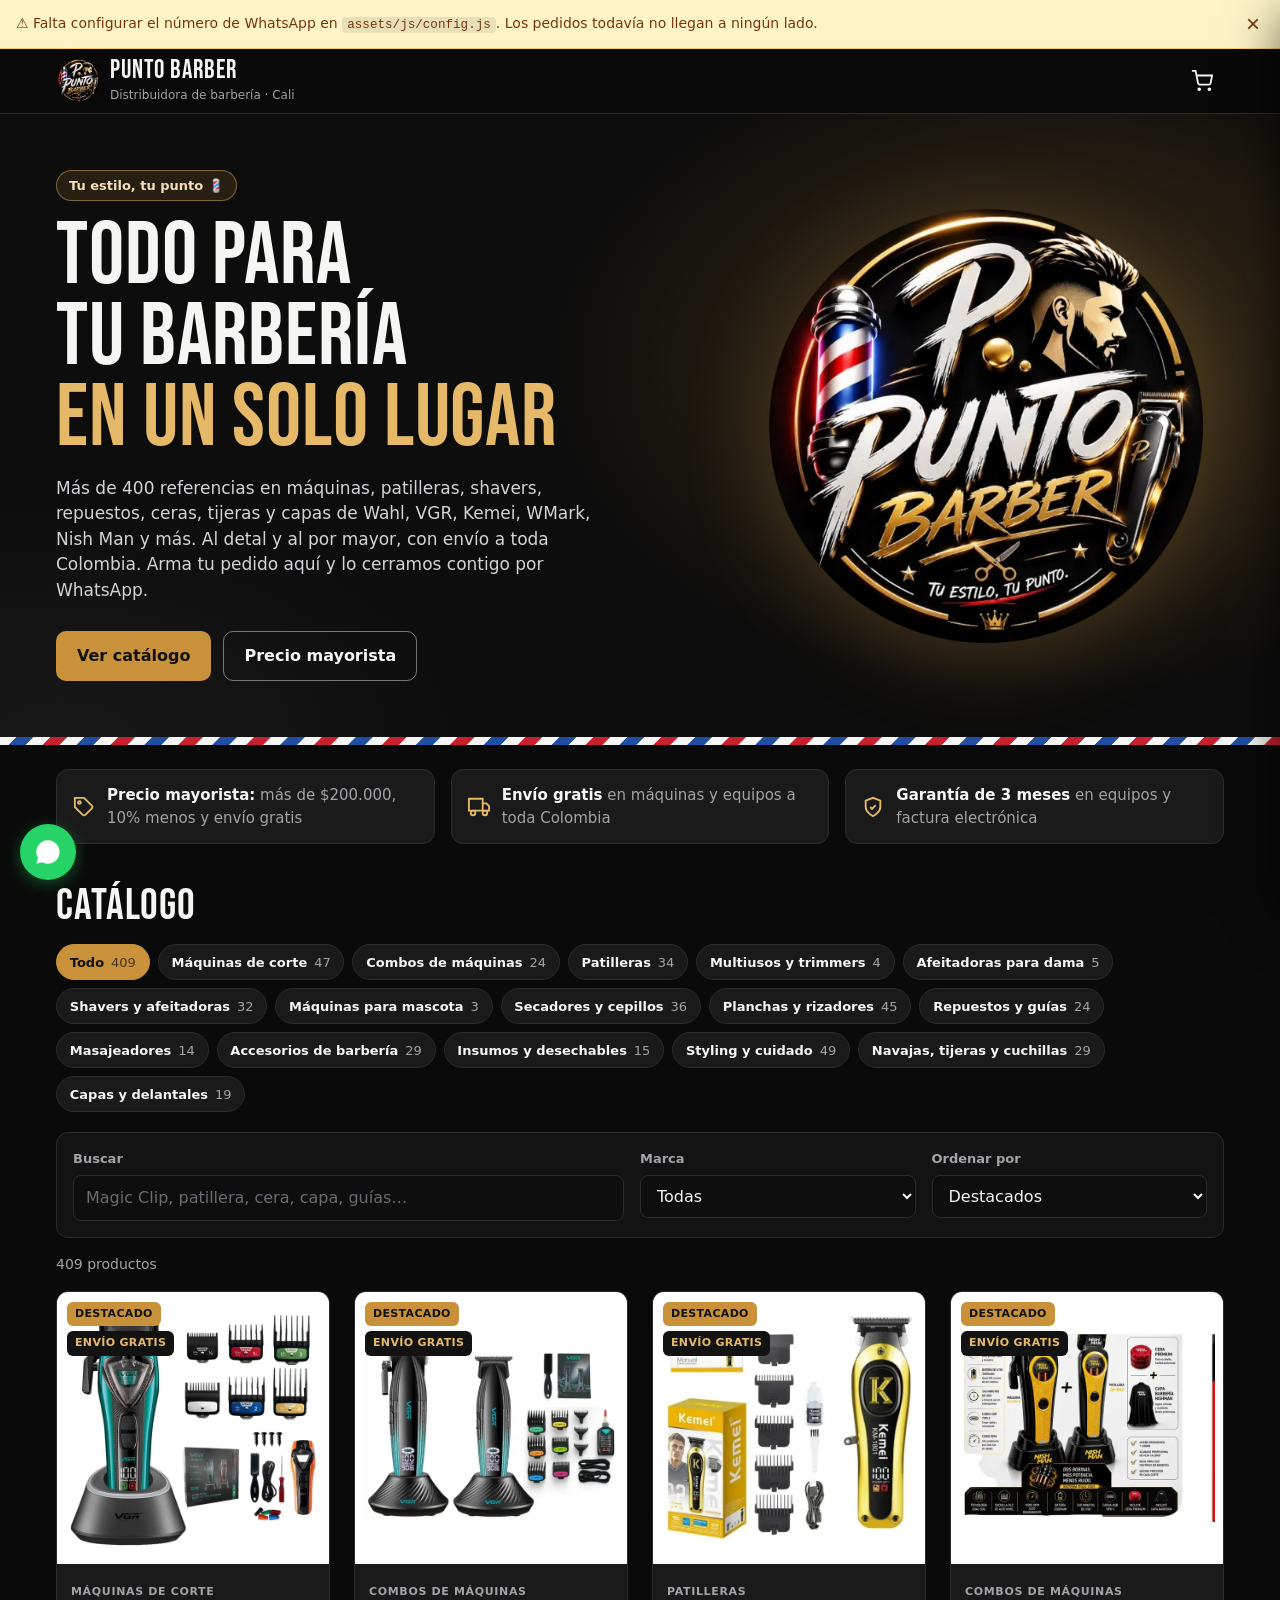
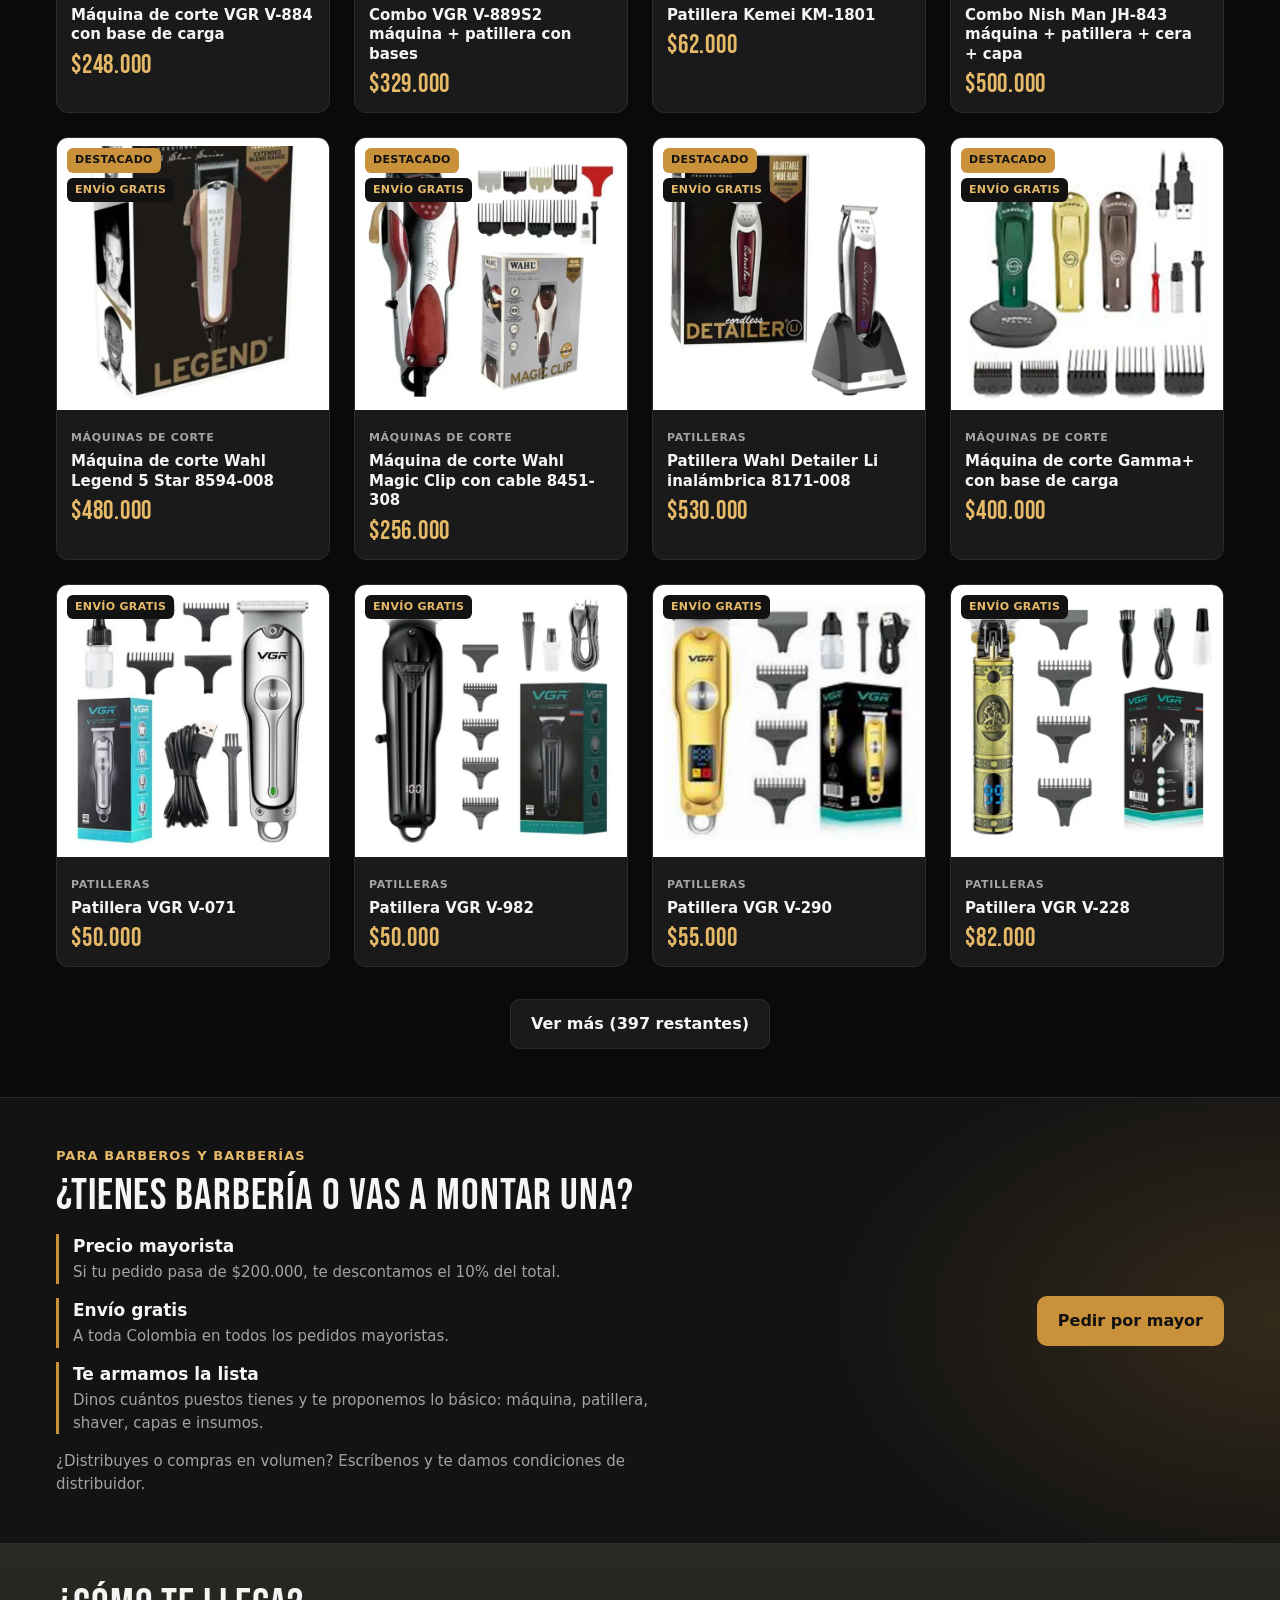
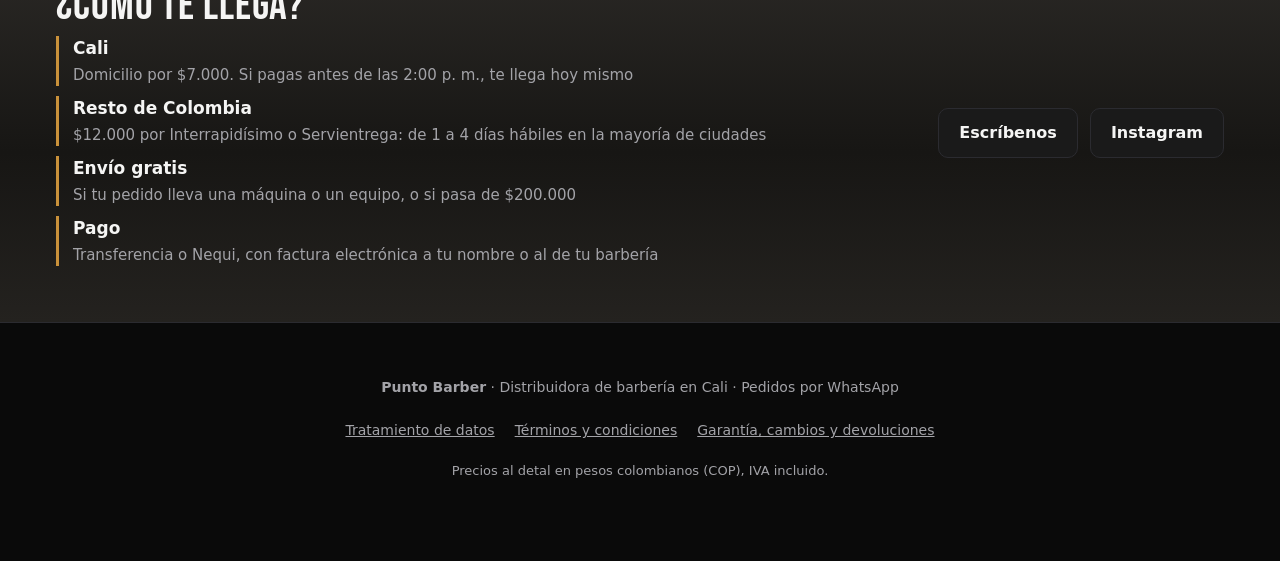
==== index.html @ 85d20d15 "Montar la tienda web de Punto Barber para la demo Catálogo de 409 productos sacado del PDF de la tie" ====
<!DOCTYPE html>
<html lang="es-CO">
<head>
<meta charset="UTF-8">
<meta name="viewport" content="width=device-width, initial-scale=1, viewport-fit=cover">
<meta name="theme-color" content="#0a0a0a">
<!-- Demo para presentar a la tienda: fuera de Google hasta que sea cliente -->
<meta name="robots" content="noindex, nofollow">
<title>Punto Barber — Todo para tu barbería en un solo lugar</title>
<meta name="description" content="Distribuidora de artículos de barbería en Cali: más de 400 referencias en máquinas, patilleras, shavers, repuestos, styling, tijeras y capas. Al detal y al por mayor, con envío a toda Colombia.">

<!-- Vista previa al compartir el link por WhatsApp -->
<meta property="og:type" content="website">
<meta property="og:title" content="Punto Barber — Todo para tu barbería en un solo lugar 💈">
<meta property="og:description" content="Más de 400 referencias: Wahl, VGR, Kemei, WMark, Nish Man y más. Precio mayorista en pedidos de más de $200.000 y envío a toda Colombia.">
<meta property="og:url" content="https://puntobarber.netlify.app/">
<meta property="og:image" content="https://puntobarber.netlify.app/assets/img/og-puntobarber.jpg">
<meta property="og:image:width" content="1200">
<meta property="og:image:height" content="630">
<meta name="twitter:card" content="summary_large_image">

<link rel="icon" href="assets/img/favicon.png" type="image/png">
<link rel="apple-touch-icon" href="assets/img/apple-touch-icon.png">
<link rel="preconnect" href="https://fonts.googleapis.com">
<link rel="preconnect" href="https://fonts.gstatic.com" crossorigin>
<link rel="stylesheet" href="https://fonts.googleapis.com/css2?family=Bebas+Neue&display=swap">
<link rel="stylesheet" href="assets/css/estilos.css">
</head>
<body>

<div id="avisos"></div>

<header class="cabecera">
  <div class="contenedor cabecera-inner">
    <a href="./" class="logo">
      <img src="assets/img/logo-128.webp" alt="" width="44" height="44">
      <span>
        <strong data-marca-nombre>Punto Barber</strong>
        <small>Distribuidora de barbería · Cali</small>
      </span>
    </a>

    <button id="btn-carrito" class="btn-carrito" aria-label="Ver carrito">
      <svg viewBox="0 0 24 24" width="22" height="22" fill="none" stroke="currentColor" stroke-width="2">
        <circle cx="9" cy="21" r="1"/><circle cx="20" cy="21" r="1"/>
        <path d="M1 1h4l2.68 13.39a2 2 0 0 0 2 1.61h9.72a2 2 0 0 0 2-1.61L23 6H6"/>
      </svg>
      <span id="contador-carrito" class="contador" hidden>0</span>
    </button>
  </div>
</header>

<section class="hero">
  <div class="contenedor hero-inner">
    <div class="hero-texto-col">
      <p class="hero-sobre" data-marca-eslogan>Tu estilo, tu punto 💈</p>
      <h1>Todo para tu barbería<span>en un solo lugar</span></h1>
      <p class="hero-texto">Más de 400 referencias en máquinas, patilleras, shavers, repuestos, ceras, tijeras y capas de Wahl, VGR, Kemei, WMark, Nish Man y más. Al detal y al por mayor, con envío a toda Colombia. Arma tu pedido aquí y lo cerramos contigo por WhatsApp.</p>
      <div class="hero-acciones">
        <a href="#catalogo" class="btn btn-primario">Ver catálogo</a>
        <a href="#mayoristas" class="btn btn-contorno">Precio mayorista</a>
      </div>
    </div>
    <img class="hero-logo" src="assets/img/logo.webp" alt="Punto Barber — Tu estilo, tu punto" width="560" height="560" fetchpriority="high">
  </div>
  <div class="franja-barbero" aria-hidden="true"></div>
</section>

<ul class="sellos contenedor" aria-label="Por qué comprar aquí">
  <li>
    <svg viewBox="0 0 24 24" width="22" height="22" fill="none" stroke="currentColor" stroke-width="2" aria-hidden="true"><path d="M20.59 13.41 13.42 20.58a2 2 0 0 1-2.83 0L2 12V2h10l8.59 8.59a2 2 0 0 1 0 2.82z"/><circle cx="7" cy="7" r="1.5"/></svg>
    <span><strong>Precio mayorista:</strong> más de $200.000, 10% menos y envío gratis</span>
  </li>
  <li>
    <svg viewBox="0 0 24 24" width="22" height="22" fill="none" stroke="currentColor" stroke-width="2" aria-hidden="true"><path d="M1 3h15v13H1zM16 8h4l3 3v5h-7"/><circle cx="5.5" cy="18.5" r="2.5"/><circle cx="18.5" cy="18.5" r="2.5"/></svg>
    <span><strong>Envío gratis</strong> en máquinas y equipos a toda Colombia</span>
  </li>
  <li>
    <svg viewBox="0 0 24 24" width="22" height="22" fill="none" stroke="currentColor" stroke-width="2" aria-hidden="true"><path d="M12 22s8-4 8-10V5l-8-3-8 3v7c0 6 8 10 8 10z"/><path d="m9 12 2 2 4-4"/></svg>
    <span><strong>Garantía de 3 meses</strong> en equipos y factura electrónica</span>
  </li>
</ul>

<main class="contenedor" id="catalogo">

  <h2 class="titulo-seccion">Catálogo</h2>

  <div id="categorias" class="categorias" role="group" aria-label="Categorías"></div>

  <div class="filtros">
    <div class="campo campo-buscador">
      <label for="buscador">Buscar</label>
      <input type="search" id="buscador" placeholder="Magic Clip, patillera, cera, capa, guías…" autocomplete="off">
    </div>
    <div class="campo">
      <label for="filtro-marca">Marca</label>
      <select id="filtro-marca"><option value="">Todas</option></select>
    </div>
    <div class="campo">
      <label for="orden">Ordenar por</label>
      <select id="orden">
        <option value="">Destacados</option>
        <option value="precio-asc">Precio: menor a mayor</option>
        <option value="precio-desc">Precio: mayor a menor</option>
        <option value="nombre">Nombre (A-Z)</option>
      </select>
    </div>
  </div>

  <p id="contador-resultados" class="contador-resultados" aria-live="polite"></p>

  <div id="estado"></div>
  <div id="grid-productos" class="grid"></div>
  <button id="btn-ver-mas" class="btn btn-secundario btn-ver-mas" hidden>Ver más</button>

</main>

<section class="mayoristas" id="mayoristas">
  <div class="contenedor mayoristas-inner">
    <div>
      <p class="mayoristas-sobre">Para barberos y barberías</p>
      <h2 class="titulo-seccion">¿Tienes barbería o vas a montar una?</h2>
      <ul class="pasos">
        <li><strong>Precio mayorista</strong><span>Si tu pedido pasa de $200.000, te descontamos el 10% del total.</span></li>
        <li><strong>Envío gratis</strong><span>A toda Colombia en todos los pedidos mayoristas.</span></li>
        <li><strong>Te armamos la lista</strong><span>Dinos cuántos puestos tienes y te proponemos lo básico: máquina, patillera, shaver, capas e insumos.</span></li>
      </ul>
      <p class="mayoristas-nota">¿Distribuyes o compras en volumen? Escríbenos y te damos condiciones de distribuidor.</p>
    </div>
    <a class="btn btn-primario" data-enlace-mayorista href="#" target="_blank" rel="noopener">Pedir por mayor</a>
  </div>
</section>

<section class="visitanos">
  <div class="contenedor visitanos-inner">
    <div>
      <h2 class="titulo-seccion">¿Cómo te llega?</h2>
      <ul class="zonas">
        <li><strong>Cali</strong><span>Domicilio por $7.000. Si pagas antes de las 2:00 p. m., te llega hoy mismo</span></li>
        <li><strong>Resto de Colombia</strong><span>$12.000 por Interrapidísimo o Servientrega: de 1 a 4 días hábiles en la mayoría de ciudades</span></li>
        <li><strong>Envío gratis</strong><span>Si tu pedido lleva una máquina o un equipo, o si pasa de $200.000</span></li>
        <li><strong>Pago</strong><span>Transferencia o Nequi, con factura electrónica a tu nombre o al de tu barbería</span></li>
      </ul>
    </div>
    <div class="visitanos-acciones">
      <a class="btn btn-secundario" data-enlace-whatsapp href="#" target="_blank" rel="noopener">Escríbenos</a>
      <a id="btn-instagram" class="btn btn-secundario" href="#" target="_blank" rel="noopener">Instagram</a>
    </div>
  </div>
</section>

<footer class="pie">
  <div class="contenedor">
    <p><strong data-marca-nombre>Punto Barber</strong> · Distribuidora de barbería en Cali · Pedidos por WhatsApp</p>
    <nav class="pie-enlaces">
      <a href="legal/datos-personales.html">Tratamiento de datos</a>
      <a href="legal/terminos.html">Términos y condiciones</a>
      <a href="legal/devoluciones.html">Garantía, cambios y devoluciones</a>
    </nav>
    <p class="pie-nota">Precios al detal en pesos colombianos (COP), IVA incluido.</p>
  </div>
</footer>

<!-- Botón flotante de WhatsApp -->
<a id="btn-whatsapp-flotante" class="wa-flotante" href="#" target="_blank" rel="noopener"
   aria-label="Escríbenos por WhatsApp">
  <svg viewBox="0 0 24 24" width="28" height="28" fill="currentColor">
    <path d="M17.47 14.38c-.3-.15-1.76-.87-2.03-.97-.27-.1-.47-.15-.67.15-.2.3-.77.97-.94 1.17-.17.2-.35.22-.64.07-.3-.15-1.25-.46-2.39-1.47-.88-.79-1.48-1.76-1.65-2.06-.17-.3-.02-.46.13-.6.13-.13.3-.35.45-.52.15-.17.2-.3.3-.5.1-.2.05-.37-.02-.52-.07-.15-.67-1.61-.92-2.21-.24-.58-.49-.5-.67-.51h-.57c-.2 0-.52.07-.79.37-.27.3-1.04 1.02-1.04 2.48 0 1.46 1.06 2.87 1.21 3.07.15.2 2.1 3.2 5.08 4.49.71.31 1.26.49 1.69.62.71.23 1.36.19 1.87.12.57-.09 1.76-.72 2.01-1.41.25-.7.25-1.29.17-1.41-.07-.13-.27-.2-.57-.35M12 2a10 10 0 0 0-8.6 15.1L2 22l5-1.3A10 10 0 1 0 12 2"/>
  </svg>
</a>

<!-- Panel lateral del carrito -->
<div id="fondo-oscuro" class="fondo-oscuro"></div>
<aside id="panel-carrito" class="panel-carrito" aria-label="Carrito de compras">
  <header class="panel-cabecera">
    <h2>Tu pedido</h2>
    <button id="cerrar-carrito" class="cerrar" aria-label="Cerrar carrito">&times;</button>
  </header>
  <div id="items-carrito" class="panel-cuerpo"></div>
  <footer id="pie-carrito" class="panel-pie" hidden>
    <div id="barra-mayorista" class="barra-mayorista"></div>
    <div id="cuentas-carrito" class="cuentas"></div>
    <button id="btn-checkout" class="btn btn-whatsapp btn-ancho">Finalizar pedido por WhatsApp</button>
  </footer>
</aside>

<!-- Detalle del producto -->
<div id="modal-producto" class="modal">
  <div class="modal-caja modal-ancho">
    <button class="modal-cerrar" aria-label="Cerrar">&times;</button>
    <div class="modal-cuerpo"></div>
  </div>
</div>

<!-- Datos del cliente antes de ir a WhatsApp -->
<div id="modal-checkout" class="modal">
  <div class="modal-caja">
    <button class="modal-cerrar" aria-label="Cerrar">&times;</button>
    <div class="modal-cuerpo">
      <h2>Datos para tu pedido</h2>
      <p class="sub">Con esto preparamos el envío y la factura electrónica. Nada se envía todavía: se abrirá WhatsApp con el mensaje escrito y tú lo revisas antes de mandarlo.</p>

      <form id="form-checkout" class="form">
        <div class="campo">
          <label for="cli-nombre">Nombre completo o razón social *</label>
          <input type="text" id="cli-nombre" required autocomplete="name" placeholder="Juan Pérez o Barbería El Punto">
        </div>
        <div class="fila-doble">
          <div class="campo">
            <label for="cli-documento">Cédula o NIT *</label>
            <input type="text" id="cli-documento" required inputmode="numeric" autocomplete="off" placeholder="1144000000">
          </div>
          <div class="campo">
            <label for="cli-correo">Correo para la factura *</label>
            <input type="email" id="cli-correo" required autocomplete="email" placeholder="tucorreo@gmail.com">
          </div>
        </div>
        <div class="fila-doble">
          <div class="campo">
            <label for="cli-ciudad">Ciudad *</label>
            <input type="text" id="cli-ciudad" required autocomplete="address-level2" placeholder="Cali">
          </div>
          <div class="campo">
            <label for="select-pago">Forma de pago</label>
            <select id="select-pago"></select>
          </div>
        </div>
        <div class="campo">
          <label for="cli-direccion">Dirección de entrega *</label>
          <input type="text" id="cli-direccion" required autocomplete="street-address" placeholder="Calle 5 #38-21, barrio San Fernando, local 2">
        </div>
        <div class="campo">
          <label for="cli-notas">Notas (opcional)</label>
          <textarea id="cli-notas" rows="2" placeholder="Color alterno si se agota, horario de entrega…"></textarea>
        </div>

        <div id="resumen-checkout" class="cuentas resumen-checkout"></div>

        <button type="submit" class="btn btn-whatsapp btn-ancho">Abrir WhatsApp con mi pedido</button>
      </form>
    </div>
  </div>
</div>

<!-- Confirmación -->
<div id="modal-confirmacion" class="modal">
  <div class="modal-caja">
    <button class="modal-cerrar" aria-label="Cerrar">&times;</button>
    <div class="modal-cuerpo"></div>
  </div>
</div>

<script src="assets/js/config.js"></script>
<script src="assets/js/datos.js"></script>
<script src="assets/js/carrito.js"></script>
<script src="assets/js/whatsapp.js"></script>
<script src="assets/js/catalogo.js"></script>
</body>
</html>
---- assets/css/estilos.css ----
/* ============================================================
   Punto Barber — Estilos
   Base: motor de la tienda FabJak. Tema oscuro con la paleta de
   su logo: negro, el dorado y el poste de barbería.
   Diseñado para celular primero: los clientes llegan desde
   Instagram y WhatsApp en el teléfono.
   La fuente de títulos (Bebas Neue) se carga en el <head>.
   ============================================================ */

:root {
  color-scheme: dark;

  --color-principal: #c9913a;   /* dorado del logo: fondos de botón */
  --color-acento:    #e6b969;   /* dorado claro: texto dorado sobre negro (pasa AA) */
  --sobre-principal: #121212;   /* texto sobre el dorado: casi negro (el blanco no pasa AA) */
  --poste-rojo:      #c8202f;
  --poste-azul:      #1f4ea3;
  --wa:              #25d366;
  --wa-texto:        #06240f;

  --texto:        #f5f5f4;
  --texto-suave:  #a3a3a8;
  --borde:        #2b2b30;
  --fondo:        #0a0a0a;
  --fondo-suave:  #131313;
  --superficie:   #1a1a1a;
  --campo:        #0e0e0e;
  --metal:        linear-gradient(180deg, #2c2a27 0%, #171614 55%, #24221f 100%);

  --titulos: 'Bebas Neue', Impact, 'Arial Narrow', system-ui, sans-serif;

  --radio:   12px;
  --sombra:  0 1px 2px rgba(0,0,0,.4), 0 8px 24px rgba(0,0,0,.35);
  --sombra-alta: 0 16px 48px rgba(0,0,0,.6);
  --ancho:   1200px;
}

*, *::before, *::after { box-sizing: border-box; }

/* El atributo hidden tiene que ganarle a los display de más abajo. */
[hidden] { display: none !important; }

html { scroll-behavior: smooth; -webkit-text-size-adjust: 100%; }

body {
  margin: 0;
  font-family: system-ui, -apple-system, 'Segoe UI', Roboto, Helvetica, Arial, sans-serif;
  color: var(--texto);
  background: var(--fondo);
  line-height: 1.5;
  -webkit-font-smoothing: antialiased;
  -webkit-tap-highlight-color: transparent;
}

img { max-width: 100%; display: block; }
h1, h2, h3, h4 { margin: 0 0 .5rem; line-height: 1.2; }
a { color: inherit; }
button, .btn, .tarjeta { touch-action: manipulation; }

:focus-visible { outline: 2px solid var(--color-acento); outline-offset: 2px; }

.contenedor {
  width: 100%;
  max-width: var(--ancho);
  margin: 0 auto;
  padding-inline: 16px;
}

.titulo-seccion {
  font-family: var(--titulos); font-weight: 400;
  text-transform: uppercase; letter-spacing: .02em;
  font-size: clamp(2rem, 6vw, 2.75rem); line-height: 1;
}

/* ── Avisos de configuración ─────────────────────────────── */
.aviso {
  display: flex; align-items: center; gap: 1rem;
  background: #fef3c7; color: #78350f;
  padding: .75rem 16px; font-size: .875rem;
  border-bottom: 1px solid #fcd34d;
}
.aviso span { flex: 1; }
.aviso code {
  background: rgba(0,0,0,.08); padding: .1em .4em;
  border-radius: 4px; font-size: .9em;
}
.aviso-cerrar {
  background: none; border: 0; font-size: 1.5rem;
  cursor: pointer; color: inherit; line-height: 1; padding: 0 .25rem;
}

/* ── Cabecera ────────────────────────────────────────────── */
.cabecera {
  position: sticky; top: 0; z-index: 40;
  background: rgba(10,10,10,.88);
  backdrop-filter: blur(10px);
  -webkit-backdrop-filter: blur(10px);
  border-bottom: 1px solid var(--borde);
  padding-top: env(safe-area-inset-top);
}
.cabecera-inner {
  display: flex; align-items: center; justify-content: space-between;
  min-height: 64px; gap: 1rem;
}
.logo { display: flex; align-items: center; gap: .625rem; text-decoration: none; }
.logo img { border-radius: 50%; }
.logo strong {
  display: block; font-family: var(--titulos); font-weight: 400;
  font-size: 1.625rem; text-transform: uppercase; letter-spacing: .04em; line-height: 1;
}
.logo small { display: block; font-size: .75rem; color: var(--texto-suave); margin-top: 2px; }

.btn-carrito {
  position: relative; background: none; border: 0;
  cursor: pointer; color: var(--texto);
  width: 44px; height: 44px; border-radius: 50%; display: grid; place-items: center;
}
.contador {
  position: absolute; top: 2px; right: 0;
  background: var(--color-principal); color: var(--sobre-principal);
  font-size: .6875rem; font-weight: 700;
  min-width: 18px; height: 18px; border-radius: 9px;
  display: grid; place-items: center; padding: 0 4px;
}

/* ── Hero ────────────────────────────────────────────────── */
.hero {
  position: relative; overflow: hidden;
  background:
    radial-gradient(ellipse 60% 80% at 82% 40%, rgba(201,145,58,.28), transparent 65%),
    radial-gradient(ellipse 45% 55% at 5% 100%, rgba(255,255,255,.05), transparent 70%),
    #0d0d0d;
  padding-block: 2.5rem 0;
}
.hero-inner {
  display: grid; gap: 1.5rem; align-items: center;
  padding-bottom: 2.5rem;
}
@media (min-width: 860px) {
  .hero { padding-top: 3.5rem; }
  .hero-inner { grid-template-columns: 1.15fr .85fr; gap: 3rem; padding-bottom: 3.5rem; }
}
/* En el celular el logo va arriba y más chico: lo primero que se ve es la marca */
.hero-logo {
  width: min(62vw, 260px); height: auto; margin-inline: auto; order: -1;
  filter: drop-shadow(0 12px 40px rgba(201,145,58,.25));
}
@media (min-width: 860px) { .hero-logo { width: 100%; max-width: 440px; order: 0; } }

.hero-sobre {
  display: inline-block; margin: 0 0 1rem;
  padding: .3rem .75rem; border-radius: 999px;
  background: rgba(201,145,58,.14); border: 1px solid rgba(230,185,105,.45);
  color: #f3dfb8; font-size: .8125rem; font-weight: 600;
}
.hero h1 {
  font-family: var(--titulos); font-weight: 400;
  text-transform: uppercase; letter-spacing: .01em; line-height: .92;
  font-size: clamp(3rem, 12vw, 5.5rem); margin-bottom: 1rem;
  text-wrap: balance;
}
.hero h1 span { display: block; color: var(--color-acento); }
.hero-texto { margin: 0 0 1.75rem; max-width: 36rem; color: #d4d4d8; font-size: 1.0625rem; }
.hero-acciones { display: flex; flex-wrap: wrap; gap: .75rem; }

/* El poste de barbería del logo, girando despacio */
.franja-barbero {
  height: 8px;
  background: repeating-linear-gradient(-45deg,
    var(--poste-rojo) 0 12px, #f5f5f4 12px 24px, var(--poste-azul) 24px 36px, #f5f5f4 36px 48px);
  /* Rayas de 48 px a 45°: el patrón se repite cada 48·√2 px en ambos ejes,
     así el cuadro de fondo empata sin costura mientras se desliza */
  background-size: 67.882px 67.882px;
  animation: poste 6s linear infinite;
}
@keyframes poste { to { background-position: 67.882px 0; } }

/* ── Sellos de confianza ─────────────────────────────────── */
.sellos {
  list-style: none; margin-block: 1.5rem 0; padding-block: 0;
  display: grid; grid-template-columns: 1fr; gap: .625rem;
}
@media (min-width: 640px) { .sellos { grid-template-columns: repeat(3, 1fr); gap: 1rem; } }
.sellos li {
  display: flex; align-items: center; gap: .75rem;
  padding: .875rem 1rem; border-radius: var(--radio);
  background: var(--superficie); border: 1px solid var(--borde);
  font-size: .9375rem; color: var(--texto-suave);
}
.sellos li strong { color: var(--texto); }
.sellos svg { flex: none; color: var(--color-acento); }

/* ── Categorías ──────────────────────────────────────────── */
/* En el celular es una fila que se desliza con el dedo; en escritorio se acomoda en varias líneas */
.categorias {
  display: flex; gap: .5rem; margin: 1rem -16px 0; padding: 0 16px .25rem;
  overflow-x: auto; scroll-snap-type: x proximity; scrollbar-width: none;
  -webkit-overflow-scrolling: touch;
}
.categorias::-webkit-scrollbar { display: none; }
@media (min-width: 860px) { .categorias { flex-wrap: wrap; overflow: visible; margin-inline: 0; padding-inline: 0; } }
.chip {
  flex: none; scroll-snap-align: start;
  font: inherit; font-size: .875rem; font-weight: 600; cursor: pointer;
  min-height: 40px; padding: .45rem .9rem; border-radius: 999px;
  background: var(--superficie); color: var(--texto); border: 1px solid var(--borde);
  transition: background-color .15s ease, border-color .15s ease, color .15s ease;
}
.chip span { color: var(--texto-suave); font-weight: 500; margin-left: .15rem; }
@media (hover: hover) { .chip:hover { border-color: #4a4640; } }
.chip.activo { background: var(--color-principal); color: var(--sobre-principal); border-color: var(--color-principal); }
.chip.activo span { color: rgba(18,18,18,.7); }
@media (min-width: 860px) { .chip { min-height: 36px; padding: .35rem .8rem; font-size: .8125rem; } }

/* ── Filtros ─────────────────────────────────────────────── */
#catalogo { scroll-margin-top: 72px; padding-top: 2.5rem; }
.filtros {
  display: grid;
  grid-template-columns: 1fr 1fr;   /* en el celular, marca y orden lado a lado */
  gap: .75rem 1rem;
  margin-block: 1rem;
  padding: 1rem;
  background: var(--fondo-suave);
  border: 1px solid var(--borde);
  border-radius: var(--radio);
}
.campo-buscador { grid-column: 1 / -1; }
/* En escritorio, buscador y listas en una sola fila: el catálogo empieza más arriba */
@media (min-width: 860px) {
  .filtros { grid-template-columns: 2fr 1fr 1fr; }
  .campo-buscador { grid-column: auto; }
}

.campo { display: flex; flex-direction: column; gap: .375rem; }
.campo label {
  font-size: .8125rem; font-weight: 600; color: var(--texto-suave);
}
.campo input, .campo select, .campo textarea {
  font: inherit; font-size: 1rem; padding: .625rem .75rem;
  border: 1px solid var(--borde); border-radius: 8px;
  background: var(--campo); color: inherit; width: 100%;
}
.campo input::placeholder, .campo textarea::placeholder { color: #6b6b72; }
.campo input:focus, .campo select:focus, .campo textarea:focus {
  outline: 2px solid var(--color-acento); outline-offset: -1px; border-color: transparent;
}
.campo textarea { resize: vertical; }

.contador-resultados {
  color: var(--texto-suave); font-size: .875rem; margin: 0 0 1rem;
}

/* ── Grid de productos ───────────────────────────────────── */
.grid {
  display: grid;
  grid-template-columns: repeat(auto-fill, minmax(150px, 1fr));
  gap: .75rem;
  margin-bottom: 2rem;
}
@media (min-width: 640px) { .grid { grid-template-columns: repeat(auto-fill, minmax(230px, 1fr)); gap: 1.5rem; } }

.tarjeta {
  border: 1px solid var(--borde); border-radius: var(--radio);
  overflow: hidden; cursor: pointer; background: var(--superficie);
  transition: transform .2s cubic-bezier(.2,.8,.2,1), border-color .2s ease, box-shadow .2s ease;
}
.tarjeta:focus-visible { outline: 2px solid var(--color-acento); outline-offset: 2px; }
@media (hover: hover) {
  .tarjeta:hover { transform: translateY(-3px); box-shadow: var(--sombra); border-color: #4a4a50; }
}
.tarjeta:active { transform: scale(.98); }
.tarjeta.agotado { opacity: .6; }

.tarjeta-img {
  position: relative; aspect-ratio: 1 / 1;
  background: #fff;   /* las fotos del catálogo van recortadas sobre blanco */
}
.tarjeta-img img { width: 100%; height: 100%; object-fit: contain; padding: .5rem; }

.etiquetas {
  position: absolute; top: .625rem; left: .625rem;
  display: flex; flex-direction: column; align-items: flex-start; gap: .3rem;
}
.etiqueta {
  padding: .25rem .5rem; border-radius: 6px;
  font-size: .6875rem; font-weight: 700; text-transform: uppercase;
  letter-spacing: .03em; color: #fff;
}
.etiqueta-descuento { background: #f5f5f4; color: #0b0b0c; }
.etiqueta-agotado   { background: #52525b; position: absolute; top: .625rem; right: .625rem; }
.etiqueta-destacado { background: var(--color-principal); color: var(--sobre-principal); }
.etiqueta-envio     { background: #121212; color: var(--color-acento); }

.tarjeta-info { padding: .75rem; }
@media (min-width: 640px) { .tarjeta-info { padding: .875rem; } }
.tarjeta-categoria {
  font-size: .6875rem; text-transform: uppercase;
  letter-spacing: .06em; color: var(--texto-suave); font-weight: 600;
}
.tarjeta-nombre {
  font-size: .9375rem; margin: .25rem 0 .5rem; font-weight: 600; line-height: 1.3;
}
.tarjeta-precios { display: flex; align-items: baseline; gap: .5rem; flex-wrap: wrap; }
.precio {
  font-family: var(--titulos); font-weight: 400; font-size: 1.625rem; line-height: 1;
  color: var(--color-acento); letter-spacing: .03em;
}
.precio-antes { font-size: .875rem; color: var(--texto-suave); text-decoration: line-through; }
.tarjeta-ref { display: block; font-size: .75rem; color: var(--texto-suave); margin-top: .375rem; }

/* ── Botones ─────────────────────────────────────────────── */
.btn {
  font: inherit; font-weight: 700; cursor: pointer;
  min-height: 48px; padding: .75rem 1.25rem; border-radius: 10px; border: 1px solid transparent;
  display: inline-flex; align-items: center; justify-content: center; gap: .5rem;
  text-decoration: none; transition: filter .15s ease, transform .1s ease;
  user-select: none; -webkit-user-select: none;
}
.btn:active { transform: scale(.97); }
@media (hover: hover) { .btn:hover { filter: brightness(1.12); } }
.btn-primario  { background: var(--color-principal); color: var(--sobre-principal); }
.btn-secundario{ background: var(--superficie); color: var(--texto); border-color: var(--borde); }
.btn-contorno  { background: transparent; color: var(--texto); border-color: rgba(245,245,244,.45); }
.btn-whatsapp  { background: var(--wa); color: var(--wa-texto); }
.btn-texto     { background: none; color: var(--texto-suave); padding: .5rem; }
.btn-ancho     { width: 100%; }
.btn-ver-mas   { display: block; margin: 0 auto 3rem; }

/* ── Estados ─────────────────────────────────────────────── */
.cargando, .vacio { text-align: center; padding: 4rem 1rem; color: var(--texto-suave); }
.spinner {
  width: 36px; height: 36px; margin: 0 auto 1rem;
  border: 3px solid var(--borde); border-top-color: var(--color-acento);
  border-radius: 50%; animation: girar .8s linear infinite;
}
@keyframes girar { to { transform: rotate(360deg); } }

/* ── Detalle del producto ────────────────────────────────── */
.detalle { display: grid; grid-template-columns: 1fr; gap: 1.5rem; }
@media (min-width: 768px) { .detalle { grid-template-columns: 1fr 1fr; } }

.detalle-galeria img {
  border-radius: var(--radio); aspect-ratio: 1/1; object-fit: contain; width: 100%;
  background: #fff;   /* las fotos del catálogo van recortadas sobre blanco */
}
.miniaturas { display: flex; gap: .5rem; margin-top: .625rem; }
.miniatura {
  width: 64px; height: 64px; object-fit: cover; border-radius: 6px;
  cursor: pointer; border: 2px solid transparent; opacity: .65;
}
.miniatura.activa { border-color: var(--color-acento); opacity: 1; }

.detalle-info h2 {
  font-family: var(--titulos); font-weight: 400; font-size: 2.25rem; letter-spacing: .02em;
  text-transform: uppercase; margin: .25rem 0; line-height: 1;
}
.detalle-precios { margin: .75rem 0 .75rem; }
.detalle-precios .precio { font-size: 2.5rem; }
.nota-mayorista {
  font-size: .875rem; color: var(--texto-suave); margin: 0 0 1.25rem;
  padding: .75rem; border-radius: 8px; background: rgba(201,145,58,.08);
  border: 1px solid rgba(201,145,58,.3);
}
.nota-mayorista strong { color: #f3dfb8; }
.cuotas {
  display: flex; align-items: center; gap: .5rem;
  margin: 0 0 1rem; font-size: .875rem; color: var(--texto-suave);
}
.cuotas strong { color: var(--texto); }
.detalle-desc { color: #d4d4d8; font-size: .9375rem; margin-bottom: 1.25rem; }
.nota-stock {
  background: var(--fondo-suave); padding: .75rem;
  border-radius: 8px; font-size: .875rem; color: var(--texto-suave);
  border-left: 3px solid var(--color-principal);
}

.tallas, .colores { display: flex; flex-wrap: wrap; gap: .5rem; }
.talla, .color {
  font: inherit; font-weight: 600; cursor: pointer; color: var(--texto);
  min-width: 48px; min-height: 44px; padding: .5rem .75rem;
  border: 1px solid var(--borde); border-radius: 8px; background: var(--campo);
}
.talla.activa, .color.activo {
  background: var(--color-principal); color: var(--sobre-principal); border-color: var(--color-principal);
}
.talla.sin-stock {
  opacity: .35; cursor: not-allowed; text-decoration: line-through;
}

.campo-cantidad { margin: 1.25rem 0; }
.stepper {
  display: inline-flex; align-items: center;
  border: 1px solid var(--borde); border-radius: 8px; overflow: hidden; width: fit-content;
}
.stepper button {
  font: inherit; font-size: 1.125rem; cursor: pointer;
  background: var(--fondo-suave); border: 0;
  width: 44px; height: 44px; color: var(--texto);
}
.stepper input {
  width: 56px; text-align: center; border: 0; font: inherit; font-size: 1rem;
  padding: .5rem 0; -moz-appearance: textfield; background: var(--campo); color: var(--texto);
}
.stepper input::-webkit-outer-spin-button,
.stepper input::-webkit-inner-spin-button { -webkit-appearance: none; margin: 0; }
.stepper-mini button { width: 32px; height: 32px; font-size: 1rem; }
.stepper-mini span { min-width: 32px; text-align: center; font-weight: 600; font-size: .875rem; }

.disponibles { display: block; font-size: .8125rem; color: var(--texto-suave); margin-top: .5rem; }
.detalle-info .btn { margin-top: .625rem; }

/* ── Carrito lateral ─────────────────────────────────────── */
.fondo-oscuro {
  position: fixed; inset: 0; background: rgba(0,0,0,.6);
  opacity: 0; pointer-events: none; transition: opacity .25s ease; z-index: 50;
}
.fondo-oscuro.visible { opacity: 1; pointer-events: auto; }

.panel-carrito {
  position: fixed; top: 0; right: 0; bottom: 0;
  width: min(420px, 100%); background: var(--fondo-suave); z-index: 60;
  display: flex; flex-direction: column;
  transform: translateX(100%); transition: transform .3s cubic-bezier(.32,.72,0,1);
  box-shadow: var(--sombra-alta); border-left: 1px solid var(--borde);
  padding-bottom: env(safe-area-inset-bottom);
}
.panel-carrito.abierto { transform: translateX(0); }

.panel-cabecera {
  display: flex; align-items: center; justify-content: space-between;
  padding: 1.25rem; border-bottom: 1px solid var(--borde);
}
.panel-cabecera h2 {
  margin: 0; font-family: var(--titulos); font-weight: 400;
  text-transform: uppercase; font-size: 1.5rem;
}
.cerrar {
  background: none; border: 0; font-size: 1.75rem; width: 44px; height: 44px;
  cursor: pointer; line-height: 1; color: var(--texto-suave);
}
.panel-cuerpo { flex: 1; overflow-y: auto; overscroll-behavior: contain; padding: 1rem 1.25rem; }
.panel-pie { padding: 1.25rem; border-top: 1px solid var(--borde); }

.carrito-vacio { text-align: center; color: var(--texto-suave); padding: 3rem 0; font-size: .9375rem; }

.item-carrito {
  display: grid; grid-template-columns: 64px 1fr auto;
  gap: .875rem; padding: .875rem 0; border-bottom: 1px solid var(--borde);
}
.item-carrito img {
  width: 64px; height: 64px; object-fit: contain; border-radius: 8px;
  background: #fff;   /* las fotos del catálogo van recortadas sobre blanco */
}
.item-info h4 { font-size: .875rem; margin: 0 0 .25rem; }
.item-variante { font-size: .75rem; color: var(--texto-suave); display: block; margin-bottom: .5rem; }
.item-controles { display: flex; align-items: center; gap: .75rem; }
.item-quitar {
  background: none; border: 0; cursor: pointer;
  color: var(--color-acento); font-size: .75rem; padding: .25rem 0; text-decoration: underline;
}
.item-precio { font-weight: 700; font-size: .875rem; white-space: nowrap; }

/* Barra hacia el precio mayorista */
.barra-mayorista { margin-bottom: 1rem; }
.barra-mayorista p { margin: 0 0 .5rem; font-size: .8125rem; color: var(--texto-suave); }
.barra-mayorista strong { color: var(--texto); }
.barra { height: 6px; border-radius: 3px; background: var(--borde); overflow: hidden; }
.barra span {
  display: block; height: 100%; border-radius: 3px;
  background: linear-gradient(90deg, var(--color-principal), var(--color-acento));
  transition: width .35s cubic-bezier(.2,.8,.2,1);
}

.cuentas { display: grid; gap: .3rem; margin-bottom: 1rem; font-size: .9375rem; }
.cuenta { display: flex; justify-content: space-between; align-items: baseline; gap: 1rem; color: var(--texto-suave); }
.cuenta-ahorro { color: var(--color-acento); }
.cuenta-total { color: var(--texto); font-size: 1.125rem; margin-top: .25rem; }
.cuenta-total strong { font-family: var(--titulos); font-weight: 400; font-size: 2rem; letter-spacing: .03em; line-height: 1; }

/* ── Modales ─────────────────────────────────────────────── */
.modal {
  position: fixed; inset: 0; z-index: 70;
  background: rgba(0,0,0,.7);
  display: none; align-items: center; justify-content: center;
  padding: 1rem; overflow-y: auto; overscroll-behavior: contain;
}
.modal.visible { display: flex; }

.modal-caja {
  background: var(--fondo-suave); border: 1px solid var(--borde); border-radius: var(--radio);
  width: 100%; max-width: 480px; max-height: 92vh; max-height: 92dvh; overflow-y: auto;
  position: relative; box-shadow: var(--sombra-alta);
}
.modal-ancho { max-width: 880px; }
.modal-cuerpo { padding: 1.75rem; }
.modal-cerrar {
  position: absolute; top: .625rem; right: .625rem; z-index: 2;
  background: var(--superficie); border: 1px solid var(--borde); border-radius: 50%;
  width: 40px; height: 40px; font-size: 1.25rem; line-height: 1;
  cursor: pointer; color: var(--texto);
}
.modal-cuerpo h2 { font-size: 1.25rem; }
.sub { color: var(--texto-suave); font-size: .875rem; margin-bottom: 1.25rem; }

.form { display: flex; flex-direction: column; gap: 1rem; }
.fila-doble { display: grid; grid-template-columns: 1fr 1fr; gap: 1rem; }
@media (max-width: 480px) { .fila-doble { grid-template-columns: 1fr; } }

.resumen-checkout { padding: 1rem; background: var(--superficie); border-radius: 8px; margin: 0; }

.confirmacion { text-align: center; }
.confirmacion-icono { font-size: 3rem; margin-bottom: .5rem; }
.confirmacion-nota {
  background: var(--superficie); padding: .875rem; border-radius: 8px;
  font-size: .875rem; color: var(--texto-suave); margin: 1.25rem 0;
}

/* ── Mayoristas ──────────────────────────────────────────── */
.mayoristas {
  margin-top: 1rem; padding-block: 3rem;
  background:
    radial-gradient(ellipse 50% 90% at 100% 50%, rgba(201,145,58,.18), transparent 70%),
    var(--fondo-suave);
  border-top: 1px solid var(--borde);
}
.mayoristas-inner {
  display: flex; flex-wrap: wrap; align-items: center; justify-content: space-between; gap: 1.5rem;
}
.mayoristas-inner > div { max-width: 40rem; }
.mayoristas-sobre {
  margin: 0 0 .5rem; color: var(--color-acento); font-size: .8125rem; font-weight: 700;
  text-transform: uppercase; letter-spacing: .08em;
}
.pasos { list-style: none; margin: 1rem 0; padding: 0; display: grid; gap: .875rem; }
.pasos li { display: grid; gap: .125rem; padding-left: .875rem; border-left: 3px solid var(--color-principal); }
.pasos strong { font-size: 1.0625rem; }
.pasos span { color: var(--texto-suave); font-size: .9375rem; }
.mayoristas-nota { margin: 0; color: var(--texto-suave); font-size: .9375rem; }

/* ── Zonas de entrega (sección .visitanos) ───────────────── */
.visitanos {
  padding-block: 2.5rem;
  background: var(--metal); border-block: 1px solid var(--borde);
}
.visitanos-inner {
  display: flex; flex-wrap: wrap; align-items: center; justify-content: space-between; gap: 1.5rem;
}
.visitanos-dir { margin: 0 0 .25rem; font-size: 1.0625rem; font-weight: 600; }
.visitanos-nota { margin: 0; color: var(--texto-suave); font-size: .9375rem; max-width: 34rem; }
.visitanos-acciones { display: flex; flex-wrap: wrap; gap: .75rem; }
.zonas { list-style: none; margin: .25rem 0 1rem; padding: 0; display: grid; gap: .625rem; }
.zonas li {
  display: grid; gap: .125rem; padding-left: .875rem;
  border-left: 3px solid var(--color-principal);
}
.zonas strong { font-size: 1.0625rem; }
.zonas span { color: var(--texto-suave); font-size: .9375rem; }

/* ── Botón flotante de WhatsApp ──────────────────────────── */
.wa-flotante {
  position: fixed; left: 20px; z-index: 45;
  bottom: calc(20px + env(safe-area-inset-bottom));
  width: 56px; height: 56px; border-radius: 50%;
  background: var(--wa); color: #fff;
  display: grid; place-items: center;
  box-shadow: 0 4px 16px rgba(37,211,102,.35);
  transition: transform .18s ease;
}
@media (hover: hover) { .wa-flotante:hover { transform: scale(1.08); } }
.wa-flotante:active { transform: scale(.94); }

/* ── Pie ─────────────────────────────────────────────────── */
.pie {
  background: var(--fondo); padding-block: 2.5rem calc(5rem + env(safe-area-inset-bottom));
  text-align: center; font-size: .875rem; color: var(--texto-suave);
}
.pie-enlaces { display: flex; gap: 1.25rem; justify-content: center; flex-wrap: wrap; margin: .75rem 0; }
.pie-enlaces a { color: var(--texto-suave); padding-block: .5rem; }
.pie-nota { font-size: .8125rem; margin: 0; }

/* ── Páginas legales ─────────────────────────────────────── */
.legal { max-width: 720px; margin: 0 auto; padding-block: 3rem; }
.legal h1 { font-family: var(--titulos); font-weight: 400; text-transform: uppercase; font-size: 2rem; margin-bottom: 1.5rem; }
.legal h2 { font-size: 1.125rem; margin-top: 2rem; }
.legal p, .legal li { color: #d4d4d8; font-size: .9375rem; }
.legal .volver { display: inline-block; margin-bottom: 2rem; color: var(--color-acento); }

@media (prefers-reduced-motion: reduce) {
  html { scroll-behavior: auto; }
  .franja-barbero { animation: none; }
  *, *::before, *::after { animation-duration: .01ms !important; transition-duration: .01ms !important; }
}
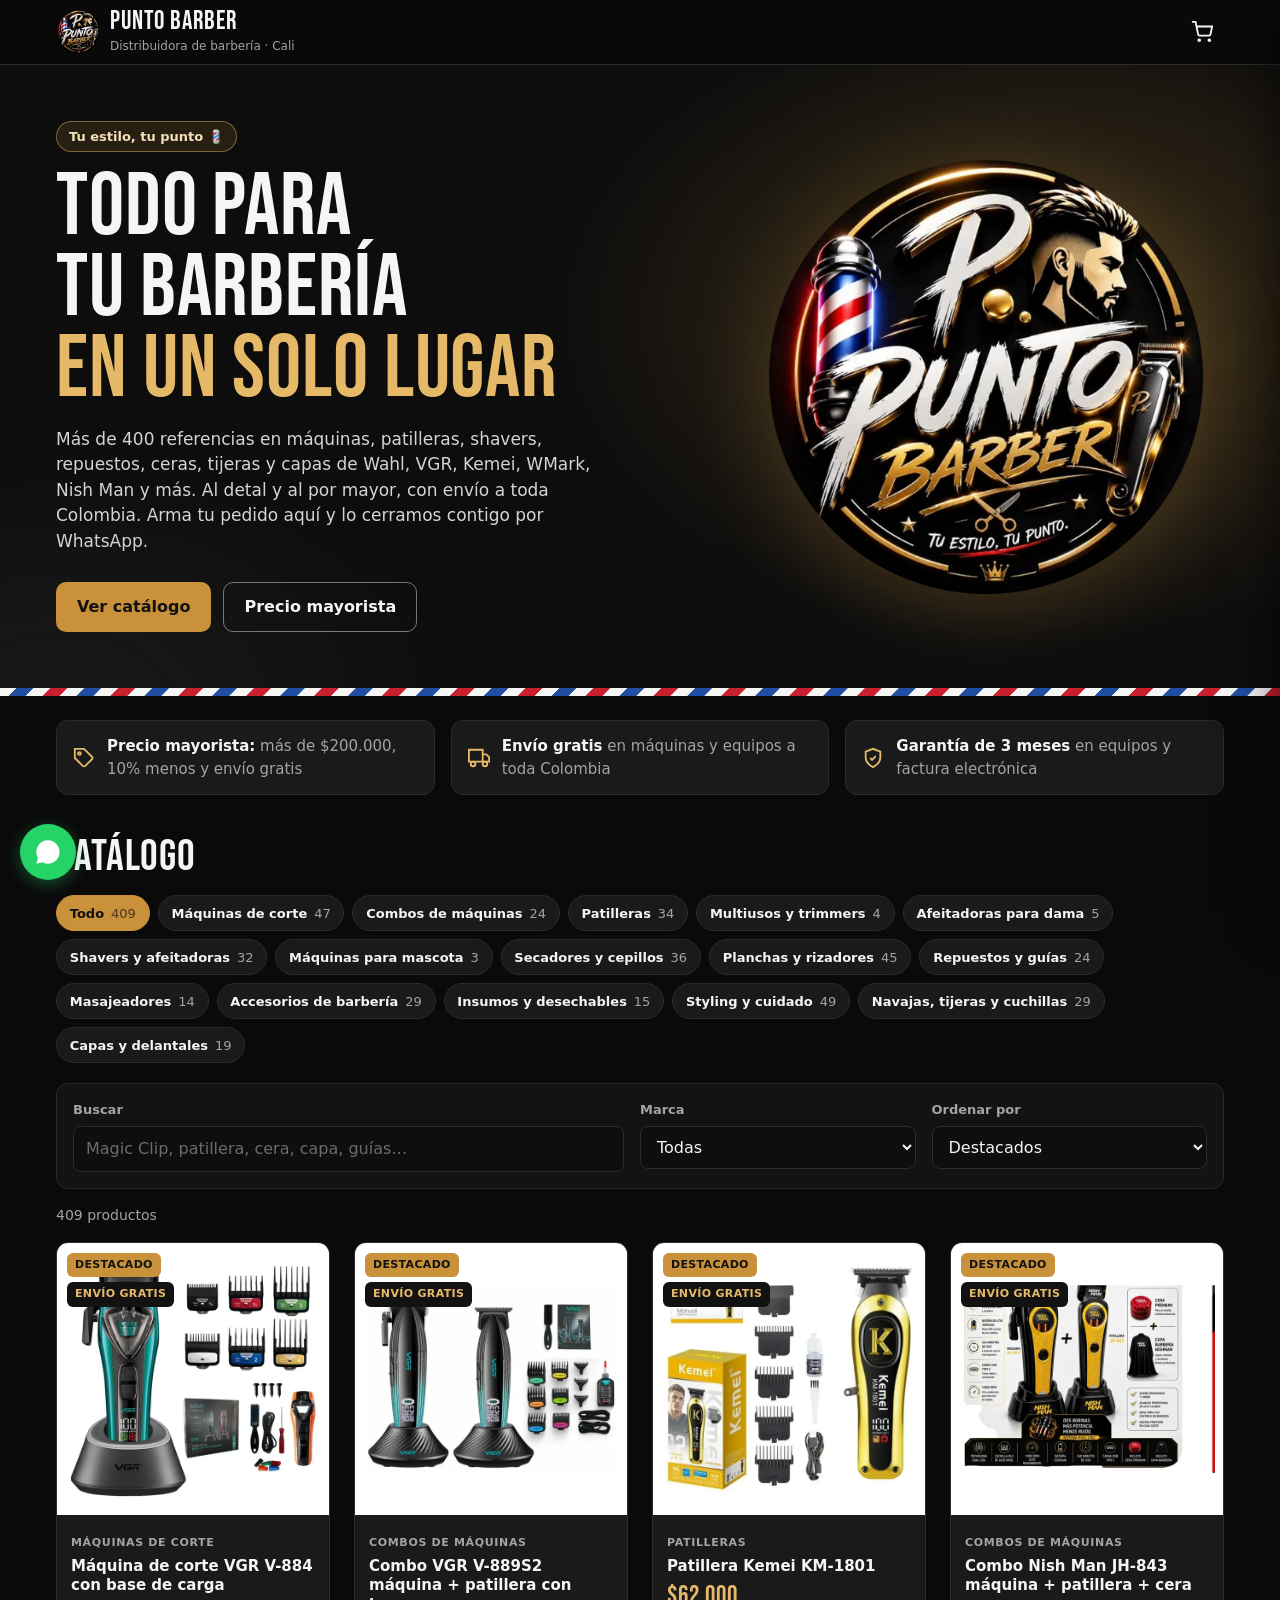
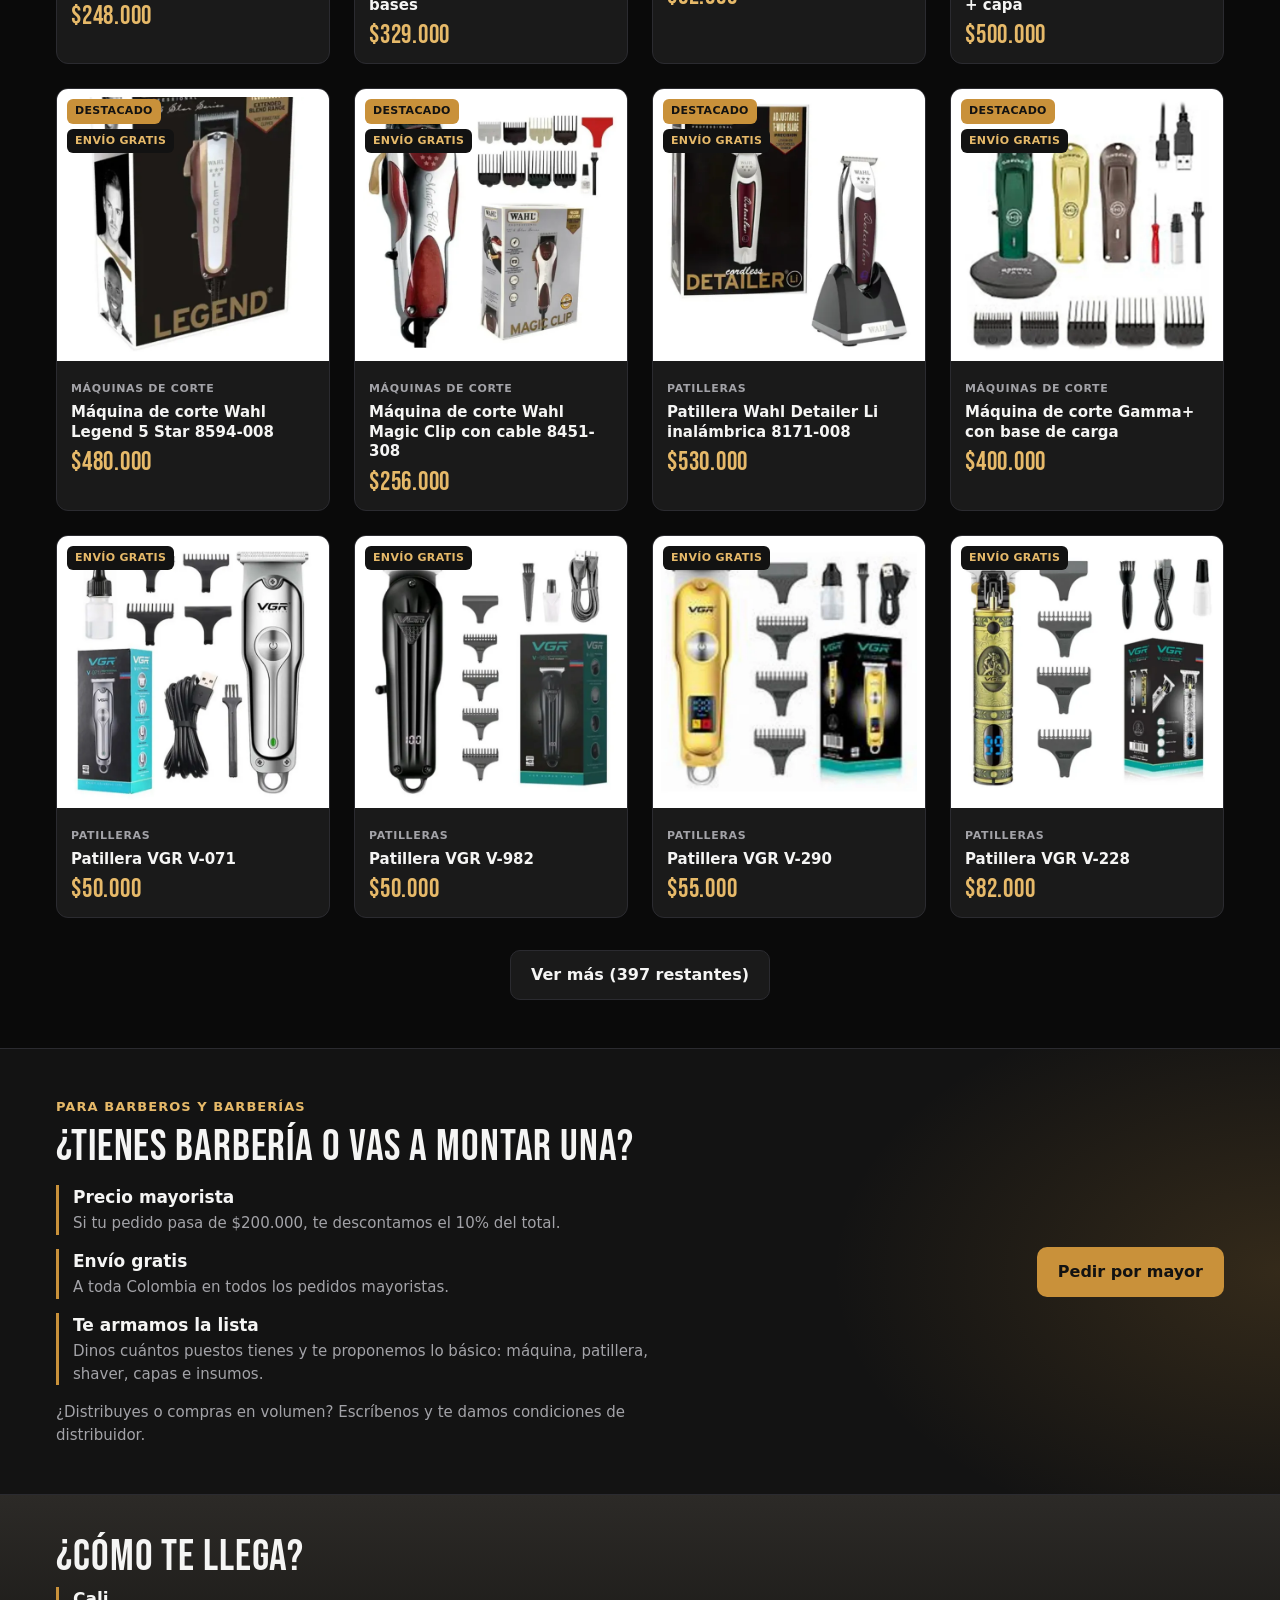
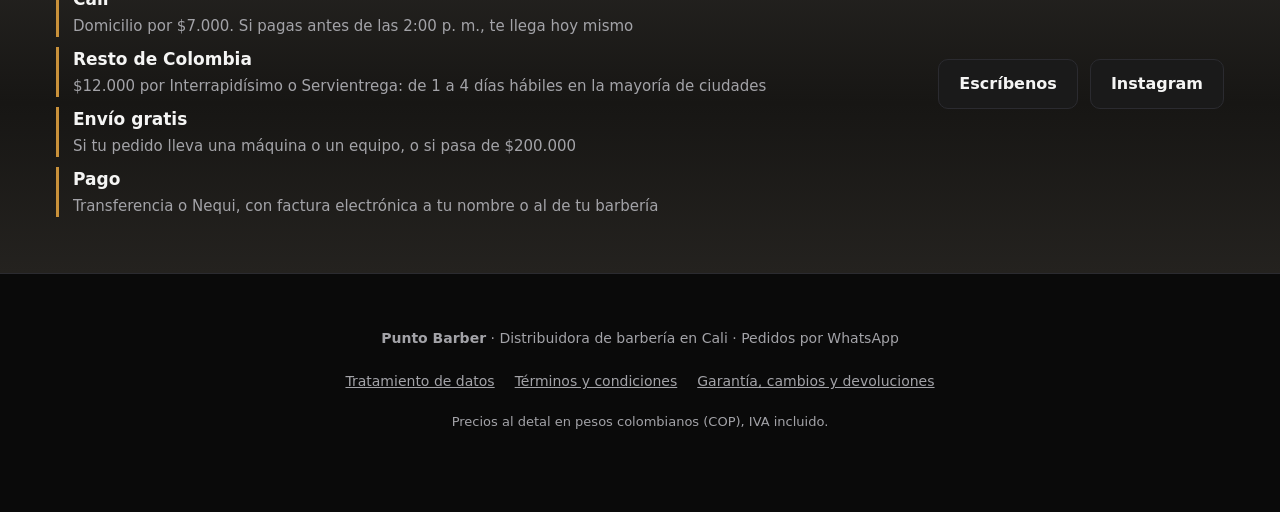
==== commit ca6b627b: "Versión en el JS y el CSS para saltar la copia vieja del navegador Quien abrió la página antes del n" ====
--- a/index.html
+++ b/index.html
@@ -24,7 +24,7 @@
 <link rel="preconnect" href="https://fonts.googleapis.com">
 <link rel="preconnect" href="https://fonts.gstatic.com" crossorigin>
 <link rel="stylesheet" href="https://fonts.googleapis.com/css2?family=Bebas+Neue&display=swap">
-<link rel="stylesheet" href="assets/css/estilos.css">
+<link rel="stylesheet" href="assets/css/estilos.css?v=2">
 </head>
 <body>
 
@@ -250,10 +250,10 @@
   </div>
 </div>
 
-<script src="assets/js/config.js"></script>
-<script src="assets/js/datos.js"></script>
-<script src="assets/js/carrito.js"></script>
-<script src="assets/js/whatsapp.js"></script>
-<script src="assets/js/catalogo.js"></script>
+<script src="assets/js/config.js?v=2"></script>
+<script src="assets/js/datos.js?v=2"></script>
+<script src="assets/js/carrito.js?v=2"></script>
+<script src="assets/js/whatsapp.js?v=2"></script>
+<script src="assets/js/catalogo.js?v=2"></script>
 </body>
 </html>
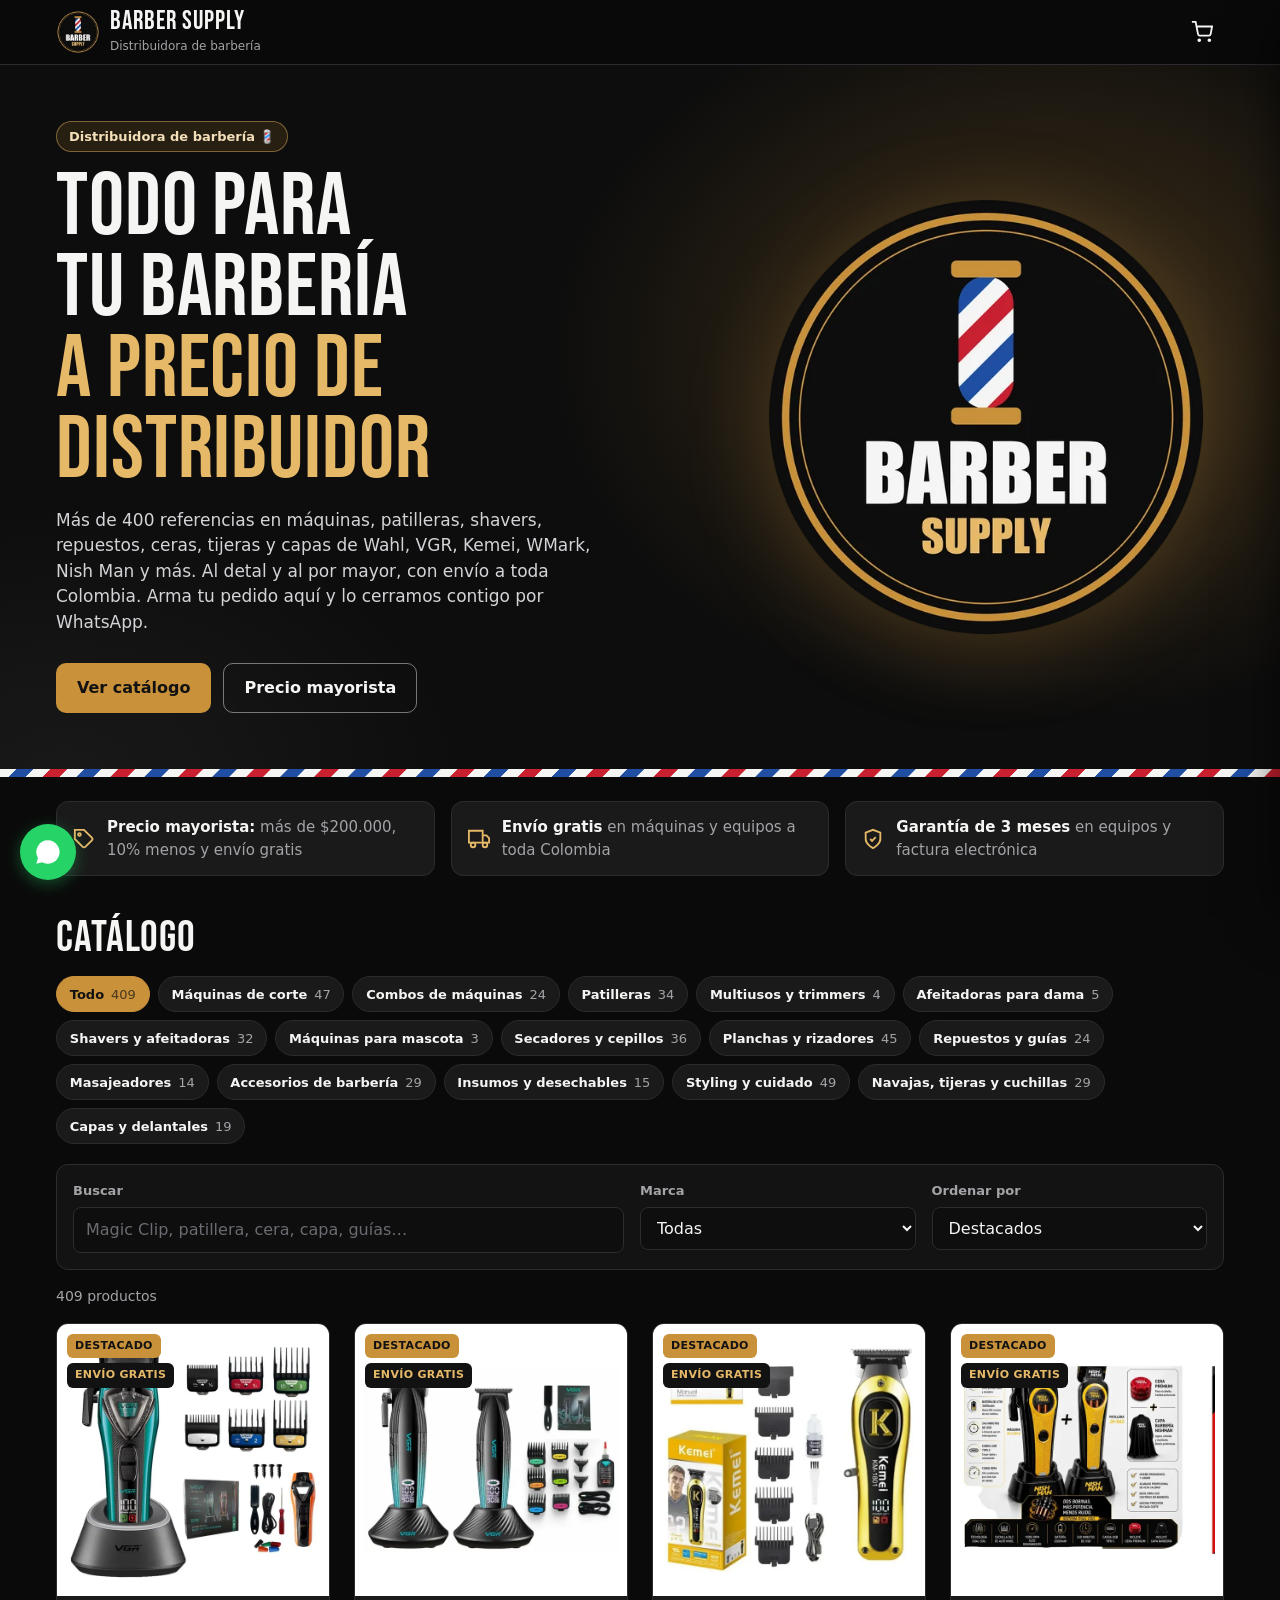
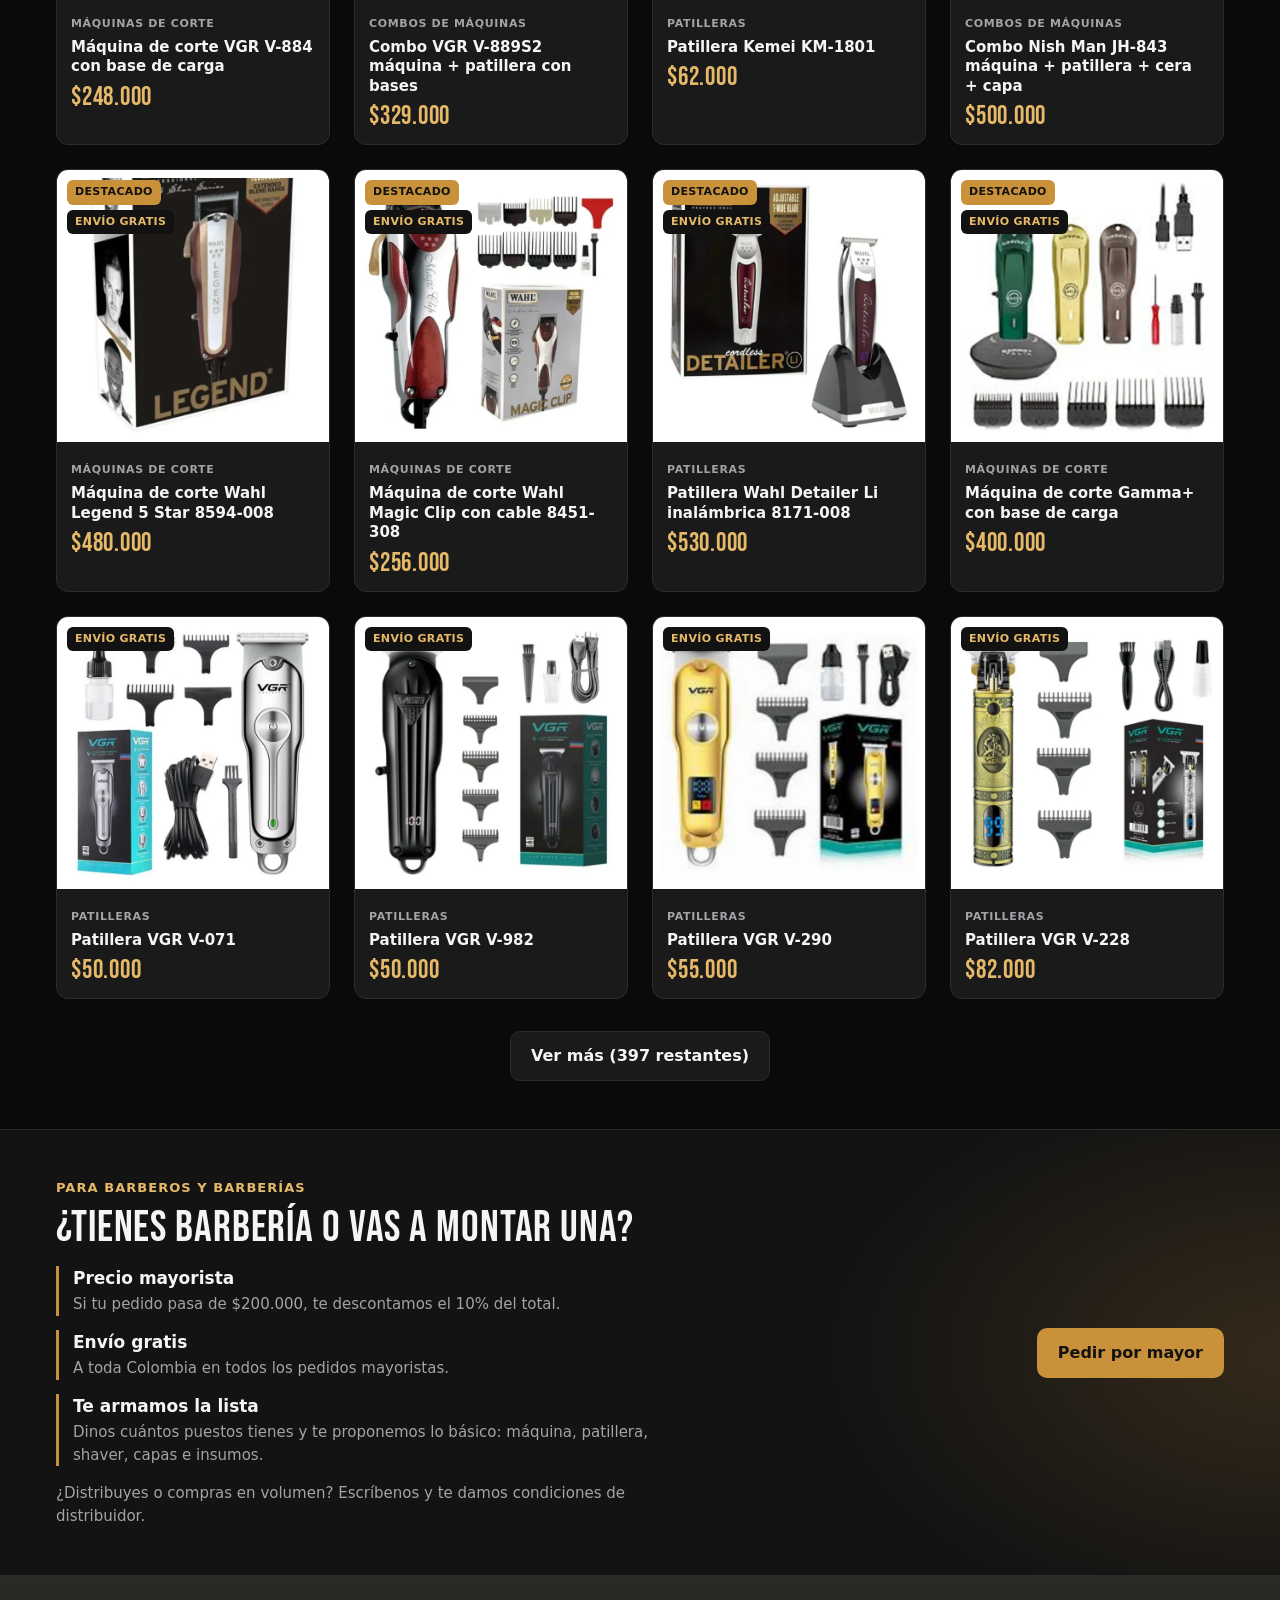
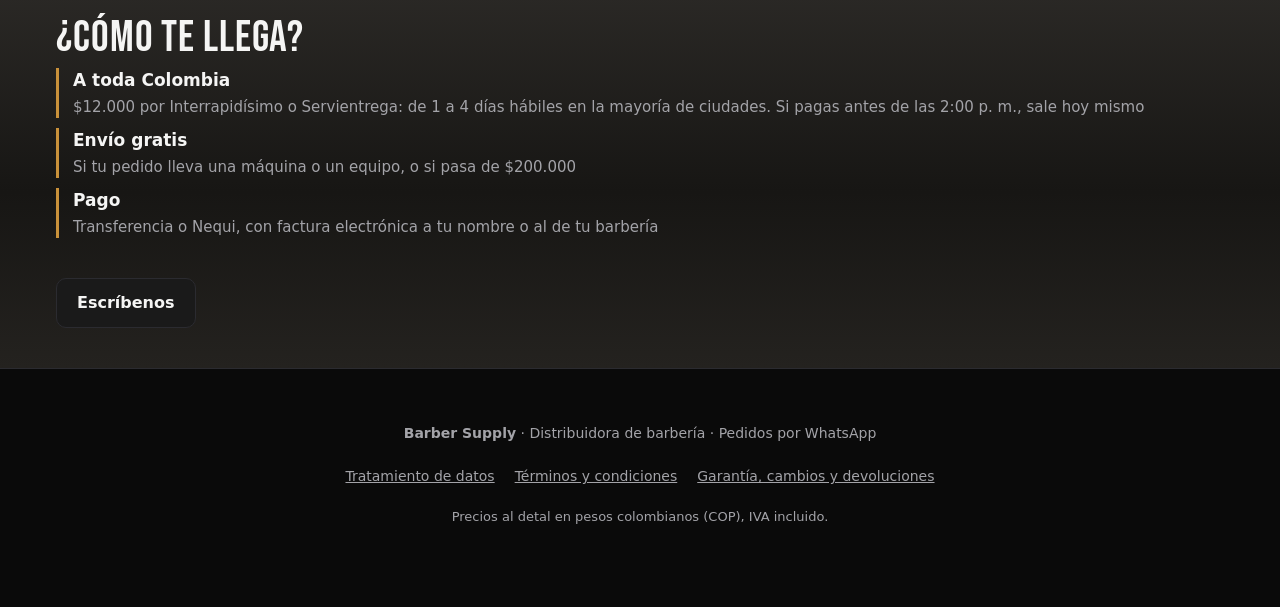
==== commit f88fd6c0: "Volver la demo genérica: Barber Supply, sin datos de la tienda real Nombre, logo, eslogan, ciudad, I" ====
--- a/index.html
+++ b/index.html
@@ -6,15 +6,15 @@
 <meta name="theme-color" content="#0a0a0a">
 <!-- Demo para presentar a la tienda: fuera de Google hasta que sea cliente -->
 <meta name="robots" content="noindex, nofollow">
-<title>Punto Barber — Todo para tu barbería en un solo lugar</title>
-<meta name="description" content="Distribuidora de artículos de barbería en Cali: más de 400 referencias en máquinas, patilleras, shavers, repuestos, styling, tijeras y capas. Al detal y al por mayor, con envío a toda Colombia.">
+<title>Barber Supply — Todo para tu barbería a precio de distribuidor</title>
+<meta name="description" content="Distribuidora de artículos de barbería: más de 400 referencias en máquinas, patilleras, shavers, repuestos, styling, tijeras y capas. Al detal y al por mayor, con envío a toda Colombia.">
 
 <!-- Vista previa al compartir el link por WhatsApp -->
 <meta property="og:type" content="website">
-<meta property="og:title" content="Punto Barber — Todo para tu barbería en un solo lugar 💈">
+<meta property="og:title" content="Barber Supply — Todo para tu barbería a precio de distribuidor 💈">
 <meta property="og:description" content="Más de 400 referencias: Wahl, VGR, Kemei, WMark, Nish Man y más. Precio mayorista en pedidos de más de $200.000 y envío a toda Colombia.">
 <meta property="og:url" content="https://puntobarber.netlify.app/">
-<meta property="og:image" content="https://puntobarber.netlify.app/assets/img/og-puntobarber.jpg">
+<meta property="og:image" content="https://puntobarber.netlify.app/assets/img/og-demo.jpg">
 <meta property="og:image:width" content="1200">
 <meta property="og:image:height" content="630">
 <meta name="twitter:card" content="summary_large_image">
@@ -24,7 +24,7 @@
 <link rel="preconnect" href="https://fonts.googleapis.com">
 <link rel="preconnect" href="https://fonts.gstatic.com" crossorigin>
 <link rel="stylesheet" href="https://fonts.googleapis.com/css2?family=Bebas+Neue&display=swap">
-<link rel="stylesheet" href="assets/css/estilos.css?v=2">
+<link rel="stylesheet" href="assets/css/estilos.css?v=3">
 </head>
 <body>
 
@@ -35,8 +35,8 @@
     <a href="./" class="logo">
       <img src="assets/img/logo-128.webp" alt="" width="44" height="44">
       <span>
-        <strong data-marca-nombre>Punto Barber</strong>
-        <small>Distribuidora de barbería · Cali</small>
+        <strong data-marca-nombre>Barber Supply</strong>
+        <small>Distribuidora de barbería</small>
       </span>
     </a>
 
@@ -53,15 +53,15 @@
 <section class="hero">
   <div class="contenedor hero-inner">
     <div class="hero-texto-col">
-      <p class="hero-sobre" data-marca-eslogan>Tu estilo, tu punto 💈</p>
-      <h1>Todo para tu barbería<span>en un solo lugar</span></h1>
+      <p class="hero-sobre" data-marca-eslogan>Distribuidora de barbería 💈</p>
+      <h1>Todo para tu barbería<span>a precio de distribuidor</span></h1>
       <p class="hero-texto">Más de 400 referencias en máquinas, patilleras, shavers, repuestos, ceras, tijeras y capas de Wahl, VGR, Kemei, WMark, Nish Man y más. Al detal y al por mayor, con envío a toda Colombia. Arma tu pedido aquí y lo cerramos contigo por WhatsApp.</p>
       <div class="hero-acciones">
         <a href="#catalogo" class="btn btn-primario">Ver catálogo</a>
         <a href="#mayoristas" class="btn btn-contorno">Precio mayorista</a>
       </div>
     </div>
-    <img class="hero-logo" src="assets/img/logo.webp" alt="Punto Barber — Tu estilo, tu punto" width="560" height="560" fetchpriority="high">
+    <img class="hero-logo" src="assets/img/logo.webp" alt="Barber Supply" width="560" height="560" fetchpriority="high">
   </div>
   <div class="franja-barbero" aria-hidden="true"></div>
 </section>
@@ -136,22 +136,20 @@
     <div>
       <h2 class="titulo-seccion">¿Cómo te llega?</h2>
       <ul class="zonas">
-        <li><strong>Cali</strong><span>Domicilio por $7.000. Si pagas antes de las 2:00 p. m., te llega hoy mismo</span></li>
-        <li><strong>Resto de Colombia</strong><span>$12.000 por Interrapidísimo o Servientrega: de 1 a 4 días hábiles en la mayoría de ciudades</span></li>
+        <li><strong>A toda Colombia</strong><span>$12.000 por Interrapidísimo o Servientrega: de 1 a 4 días hábiles en la mayoría de ciudades. Si pagas antes de las 2:00 p. m., sale hoy mismo</span></li>
         <li><strong>Envío gratis</strong><span>Si tu pedido lleva una máquina o un equipo, o si pasa de $200.000</span></li>
         <li><strong>Pago</strong><span>Transferencia o Nequi, con factura electrónica a tu nombre o al de tu barbería</span></li>
       </ul>
     </div>
     <div class="visitanos-acciones">
       <a class="btn btn-secundario" data-enlace-whatsapp href="#" target="_blank" rel="noopener">Escríbenos</a>
-      <a id="btn-instagram" class="btn btn-secundario" href="#" target="_blank" rel="noopener">Instagram</a>
     </div>
   </div>
 </section>
 
 <footer class="pie">
   <div class="contenedor">
-    <p><strong data-marca-nombre>Punto Barber</strong> · Distribuidora de barbería en Cali · Pedidos por WhatsApp</p>
+    <p><strong data-marca-nombre>Barber Supply</strong> · Distribuidora de barbería · Pedidos por WhatsApp</p>
     <nav class="pie-enlaces">
       <a href="legal/datos-personales.html">Tratamiento de datos</a>
       <a href="legal/terminos.html">Términos y condiciones</a>
@@ -203,7 +201,7 @@
       <form id="form-checkout" class="form">
         <div class="campo">
           <label for="cli-nombre">Nombre completo o razón social *</label>
-          <input type="text" id="cli-nombre" required autocomplete="name" placeholder="Juan Pérez o Barbería El Punto">
+          <input type="text" id="cli-nombre" required autocomplete="name" placeholder="Juan Pérez o Barbería El Corte">
         </div>
         <div class="fila-doble">
           <div class="campo">
@@ -218,7 +216,7 @@
         <div class="fila-doble">
           <div class="campo">
             <label for="cli-ciudad">Ciudad *</label>
-            <input type="text" id="cli-ciudad" required autocomplete="address-level2" placeholder="Cali">
+            <input type="text" id="cli-ciudad" required autocomplete="address-level2" placeholder="Tu ciudad">
           </div>
           <div class="campo">
             <label for="select-pago">Forma de pago</label>
@@ -250,10 +248,10 @@
   </div>
 </div>
 
-<script src="assets/js/config.js?v=2"></script>
-<script src="assets/js/datos.js?v=2"></script>
-<script src="assets/js/carrito.js?v=2"></script>
-<script src="assets/js/whatsapp.js?v=2"></script>
-<script src="assets/js/catalogo.js?v=2"></script>
+<script src="assets/js/config.js?v=3"></script>
+<script src="assets/js/datos.js?v=3"></script>
+<script src="assets/js/carrito.js?v=3"></script>
+<script src="assets/js/whatsapp.js?v=3"></script>
+<script src="assets/js/catalogo.js?v=3"></script>
 </body>
 </html>
--- a/assets/css/estilos.css
+++ b/assets/css/estilos.css
@@ -1,5 +1,5 @@
 /* ============================================================
-   Punto Barber — Estilos
+   Barber Supply — Estilos
    Base: motor de la tienda FabJak. Tema oscuro con la paleta de
    su logo: negro, el dorado y el poste de barbería.
    Diseñado para celular primero: los clientes llegan desde
